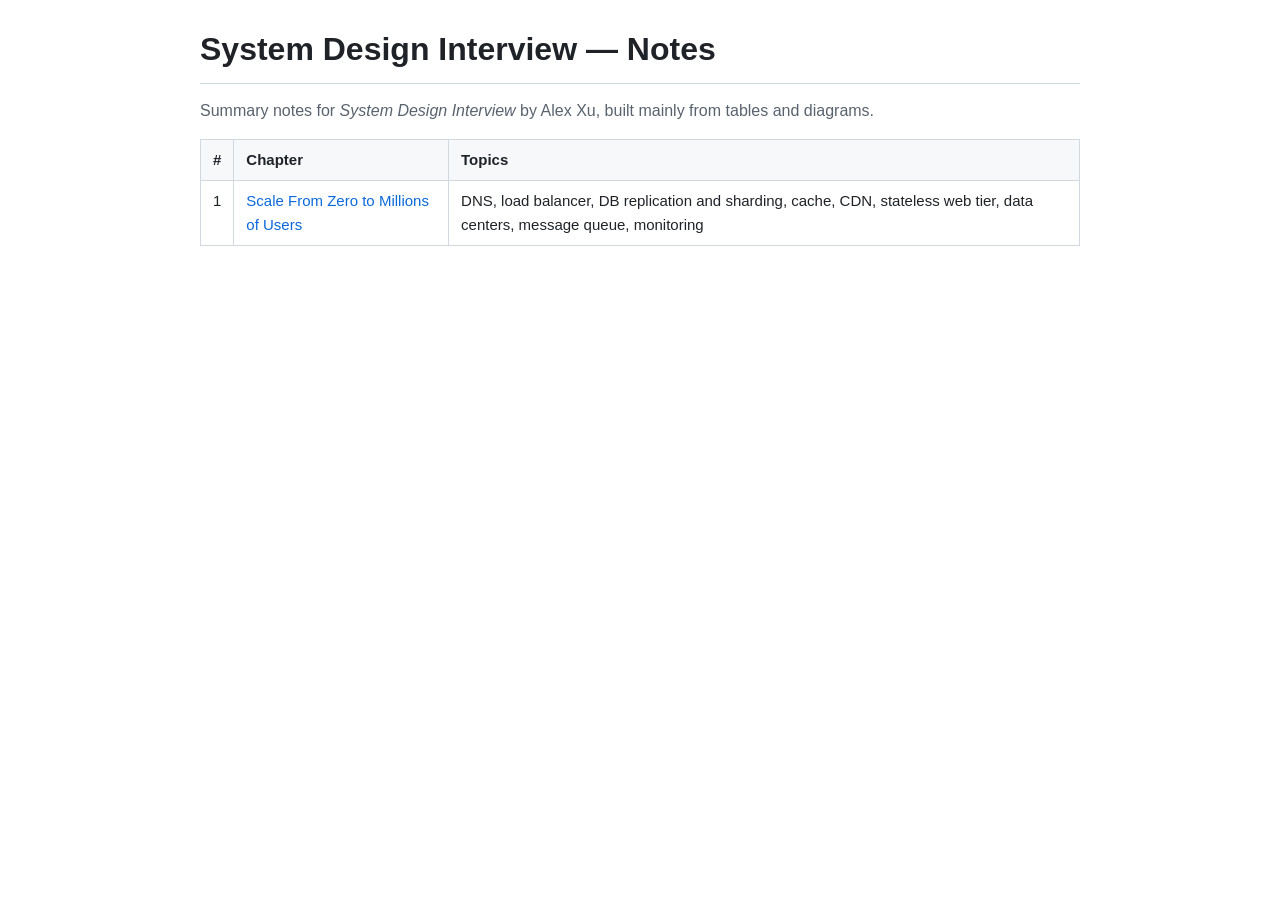
==== index.html @ 3a85dfaf "Convert Chapter 1 notes to HTML with more tables and diagrams Replace the markdown note with a style" ====
<!DOCTYPE html>
<html lang="en">
<head>
  <meta charset="utf-8">
  <meta name="viewport" content="width=device-width, initial-scale=1">
  <title>System Design Interview — Notes</title>
  <link rel="stylesheet" href="assets/style.css">
</head>
<body>
<main style="max-width: 960px; margin: 0 auto;">
  <h1>System Design Interview — Notes</h1>
  <p class="subtitle">Summary notes for <em>System Design Interview</em> by Alex Xu, built mainly from tables and diagrams.</p>

  <table>
    <thead><tr><th>#</th><th>Chapter</th><th>Topics</th></tr></thead>
    <tbody>
      <tr>
        <td>1</td>
        <td><a href="notes/ch01-scale-from-zero-to-millions-of-users.html">Scale From Zero to Millions of Users</a></td>
        <td>DNS, load balancer, DB replication and sharding, cache, CDN, stateless web tier, data centers, message queue, monitoring</td>
      </tr>
    </tbody>
  </table>
</main>
</body>
</html>
---- assets/style.css ----
:root {
  --bg: #ffffff;
  --fg: #1f2328;
  --muted: #59636e;
  --border: #d1d9e0;
  --card: #f6f8fa;
  --accent: #0969da;
  --good: #1a7f37;
  --bad: #cf222e;
}
@media (prefers-color-scheme: dark) {
  :root {
    --bg: #0d1117;
    --fg: #e6edf3;
    --muted: #9198a1;
    --border: #3d444d;
    --card: #151b23;
    --accent: #4493f8;
    --good: #3fb950;
    --bad: #f85149;
  }
}

* { box-sizing: border-box; }
body {
  margin: 0;
  background: var(--bg);
  color: var(--fg);
  font: 16px/1.6 -apple-system, BlinkMacSystemFont, "Segoe UI", Roboto, "Noto Sans", sans-serif;
}
a { color: var(--accent); text-decoration: none; }
a:hover { text-decoration: underline; }
code { background: var(--card); border: 1px solid var(--border); border-radius: 4px; padding: 0 4px; font-size: 0.9em; }

.layout { display: grid; grid-template-columns: 240px minmax(0, 1fr); max-width: 1200px; margin: 0 auto; }
nav.toc {
  position: sticky; top: 0; align-self: start; height: 100vh; overflow-y: auto;
  padding: 24px 16px; border-right: 1px solid var(--border); font-size: 14px;
}
nav.toc ul { list-style: none; padding: 0; margin: 8px 0; }
nav.toc li { margin: 4px 0; }
nav.toc .home { font-weight: 600; }
main { padding: 24px 40px 80px; }
@media (max-width: 800px) {
  .layout { grid-template-columns: 1fr; }
  nav.toc { position: static; height: auto; border-right: 0; border-bottom: 1px solid var(--border); }
  main { padding: 16px; }
}

h1 { margin-top: 0; border-bottom: 1px solid var(--border); padding-bottom: 8px; }
h2 { margin-top: 48px; border-bottom: 1px solid var(--border); padding-bottom: 6px; }
h3 { margin-top: 28px; }
.subtitle { color: var(--muted); margin-top: -8px; }

table { border-collapse: collapse; width: 100%; margin: 12px 0 20px; font-size: 15px; }
th, td { border: 1px solid var(--border); padding: 8px 12px; text-align: left; vertical-align: top; }
th { background: var(--card); }
td.good { color: var(--good); }
td.bad { color: var(--bad); }

.diagram {
  background: var(--card); border: 1px solid var(--border); border-radius: 8px;
  padding: 16px; margin: 12px 0 20px; overflow-x: auto; text-align: center;
}
.diagram figcaption { color: var(--muted); font-size: 14px; margin-top: 8px; }
pre.mermaid { margin: 0; background: transparent; }

.callout {
  border-left: 4px solid var(--accent); background: var(--card);
  padding: 10px 16px; border-radius: 0 6px 6px 0; margin: 12px 0 20px;
}

.cards { display: grid; grid-template-columns: repeat(auto-fill, minmax(260px, 1fr)); gap: 16px; }
.card { border: 1px solid var(--border); border-radius: 8px; padding: 16px; background: var(--card); }
.card h3 { margin-top: 0; }

.compare { display: grid; grid-template-columns: 1fr 1fr; gap: 16px; margin: 12px 0 20px; }
.compare .diagram { margin: 0; }
.compare figcaption.title { color: var(--fg); font-weight: 600; font-size: 15px; margin: 0 0 8px; }
@media (max-width: 800px) { .compare { grid-template-columns: 1fr; } }

.steps { display: flex; flex-wrap: wrap; align-items: center; gap: 8px; margin: 12px 0 20px; }
.step { border: 1px solid var(--border); background: var(--card); border-radius: 999px; padding: 6px 14px; font-size: 14px; }
.step b { color: var(--accent); margin-right: 6px; }
.arrow { color: var(--muted); }
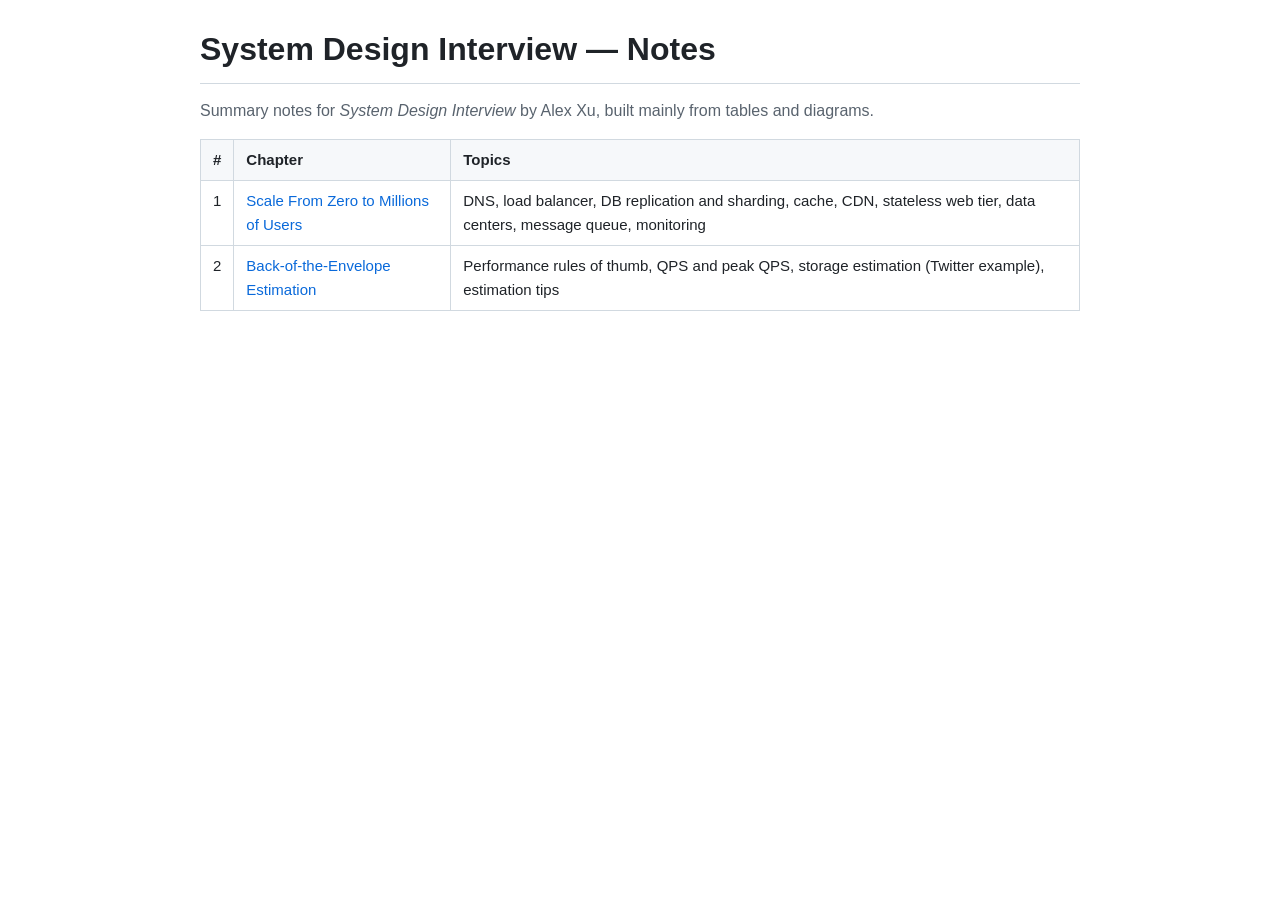
==== commit ab49d026: "Add Chapter 2 notes: Back-of-the-Envelope Estimation Summarize the performance rules of thumb, the T" ====
--- a/index.html
+++ b/index.html
@@ -19,6 +19,11 @@
         <td><a href="notes/ch01-scale-from-zero-to-millions-of-users.html">Scale From Zero to Millions of Users</a></td>
         <td>DNS, load balancer, DB replication and sharding, cache, CDN, stateless web tier, data centers, message queue, monitoring</td>
       </tr>
+      <tr>
+        <td>2</td>
+        <td><a href="notes/ch02-back-of-the-envelope-estimation.html">Back-of-the-Envelope Estimation</a></td>
+        <td>Performance rules of thumb, QPS and peak QPS, storage estimation (Twitter example), estimation tips</td>
+      </tr>
     </tbody>
   </table>
 </main>
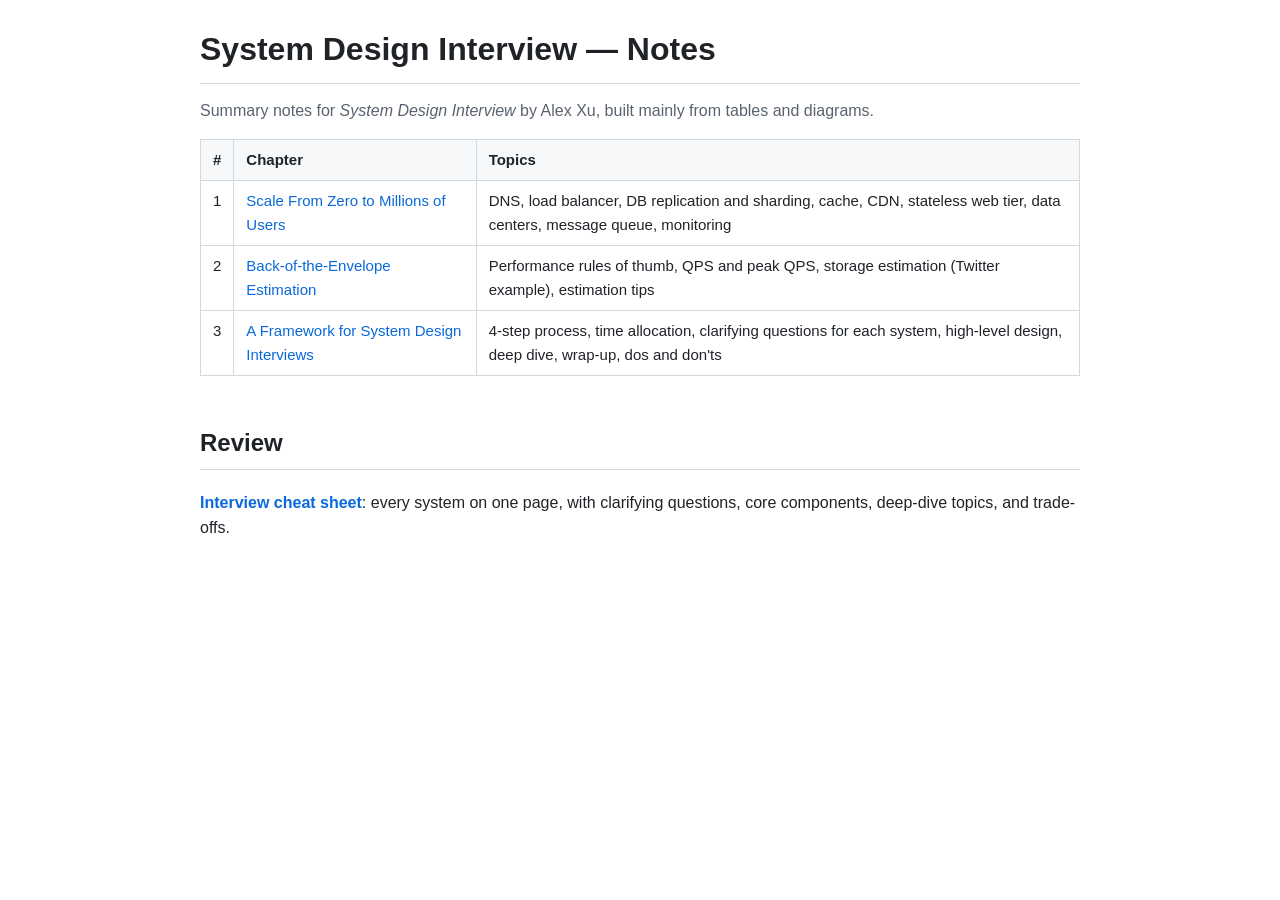
==== commit e7606df6: "Add Chapter 3 notes and interview cheat sheet Summarize the 4-step interview framework as an HTML pa" ====
--- a/index.html
+++ b/index.html
@@ -24,8 +24,16 @@
         <td><a href="notes/ch02-back-of-the-envelope-estimation.html">Back-of-the-Envelope Estimation</a></td>
         <td>Performance rules of thumb, QPS and peak QPS, storage estimation (Twitter example), estimation tips</td>
       </tr>
+      <tr>
+        <td>3</td>
+        <td><a href="notes/ch03-a-framework-for-system-design-interviews.html">A Framework for System Design Interviews</a></td>
+        <td>4-step process, time allocation, clarifying questions for each system, high-level design, deep dive, wrap-up, dos and don'ts</td>
+      </tr>
     </tbody>
   </table>
+
+  <h2>Review</h2>
+  <p><a href="cheat-sheet.html"><strong>Interview cheat sheet</strong></a>: every system on one page, with clarifying questions, core components, deep-dive topics, and trade-offs.</p>
 </main>
 </body>
 </html>
--- a/assets/style.css
+++ b/assets/style.css
@@ -83,3 +83,15 @@
 .step { border: 1px solid var(--border); background: var(--card); border-radius: 999px; padding: 6px 14px; font-size: 14px; }
 .step b { color: var(--accent); margin-right: 6px; }
 .arrow { color: var(--muted); }
+
+mark { background: #fff3a3; color: #1f2328; padding: 0 3px; border-radius: 3px; }
+@media (prefers-color-scheme: dark) { mark { background: #6e5a00; color: #fff8c5; } }
+
+.timebar { position: relative; height: 18px; background: var(--card); border: 1px solid var(--border); border-radius: 4px; min-width: 200px; }
+.timebar span { position: absolute; top: 0; bottom: 0; background: var(--accent); border-radius: 3px; opacity: 0.8; }
+.scale { display: flex; justify-content: space-between; color: var(--muted); font-size: 12px; }
+
+ul.do li::marker { content: "✅  "; }
+ul.dont li::marker { content: "❌  "; }
+ul.do, ul.dont { padding-left: 28px; margin: 0; }
+ul.do li, ul.dont li { margin: 6px 0; }
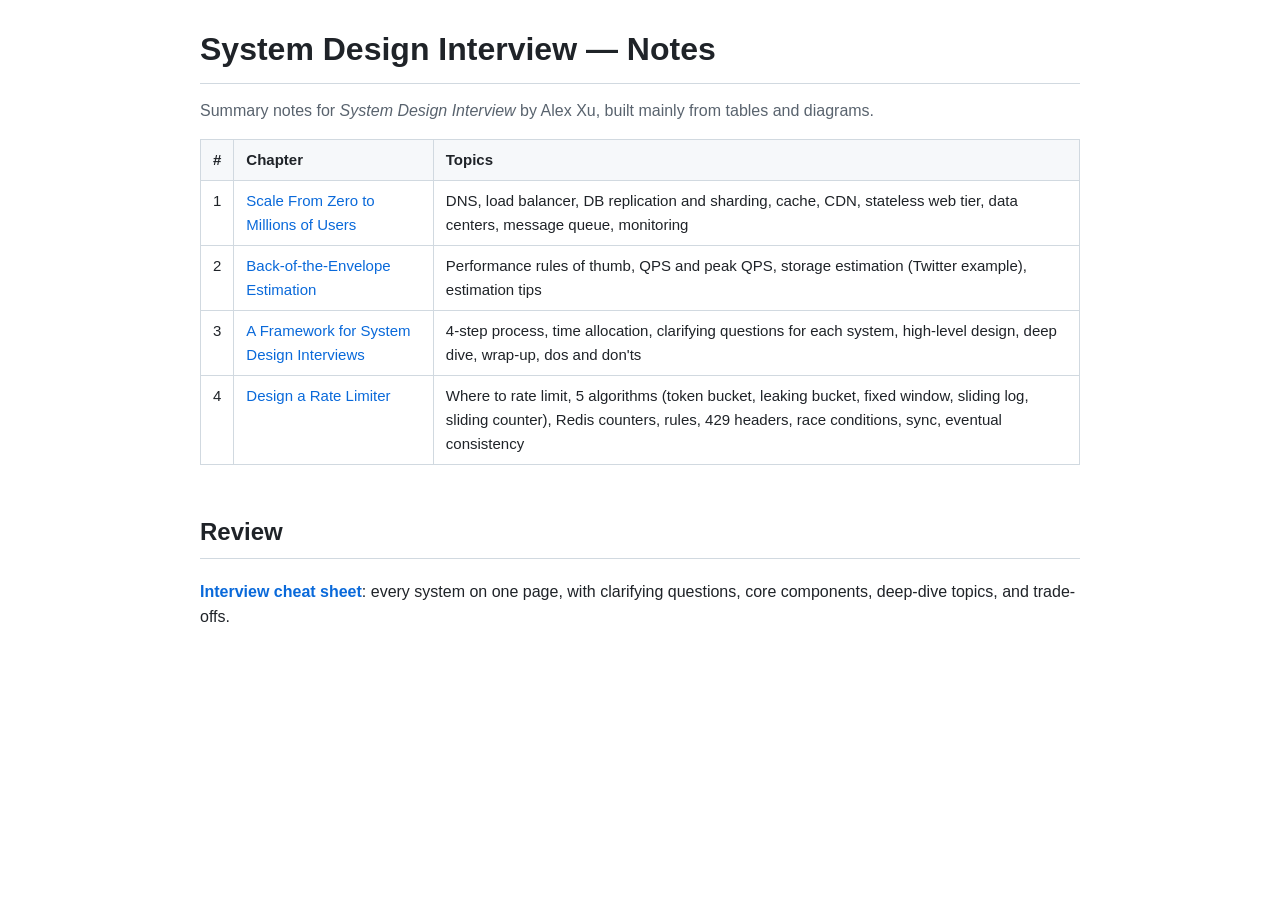
==== commit 8422211d: "Add Chapter 4 notes: Design a Rate Limiter Summarize the rate limiter chapter as an HTML page: benef" ====
--- a/index.html
+++ b/index.html
@@ -29,6 +29,11 @@
         <td><a href="notes/ch03-a-framework-for-system-design-interviews.html">A Framework for System Design Interviews</a></td>
         <td>4-step process, time allocation, clarifying questions for each system, high-level design, deep dive, wrap-up, dos and don'ts</td>
       </tr>
+      <tr>
+        <td>4</td>
+        <td><a href="notes/ch04-design-a-rate-limiter.html">Design a Rate Limiter</a></td>
+        <td>Where to rate limit, 5 algorithms (token bucket, leaking bucket, fixed window, sliding log, sliding counter), Redis counters, rules, 429 headers, race conditions, sync, eventual consistency</td>
+      </tr>
     </tbody>
   </table>
 
--- a/assets/style.css
+++ b/assets/style.css
@@ -76,7 +76,7 @@
 
 .compare { display: grid; grid-template-columns: 1fr 1fr; gap: 16px; margin: 12px 0 20px; }
 .compare .diagram { margin: 0; }
-.compare figcaption.title { color: var(--fg); font-weight: 600; font-size: 15px; margin: 0 0 8px; }
+figcaption.title { color: var(--fg); font-weight: 600; font-size: 15px; margin: 0 0 8px; }
 @media (max-width: 800px) { .compare { grid-template-columns: 1fr; } }
 
 .steps { display: flex; flex-wrap: wrap; align-items: center; gap: 8px; margin: 12px 0 20px; }
@@ -95,3 +95,12 @@
 ul.dont li::marker { content: "❌  "; }
 ul.do, ul.dont { padding-left: 28px; margin: 0; }
 ul.do li, ul.dont li { margin: 6px 0; }
+
+pre.code {
+  background: var(--card); border: 1px solid var(--border); border-radius: 6px;
+  padding: 12px 16px; overflow-x: auto; font-size: 14px; line-height: 1.5; margin: 12px 0 20px;
+}
+pre.code .c { color: var(--muted); }
+.algo { border: 1px solid var(--border); border-radius: 10px; padding: 4px 20px 8px; margin: 20px 0 28px; }
+.algo h3 { margin-top: 16px; }
+.tag { display: inline-block; font-size: 12px; border: 1px solid var(--border); border-radius: 999px; padding: 0 8px; color: var(--muted); margin-left: 8px; vertical-align: middle; }
